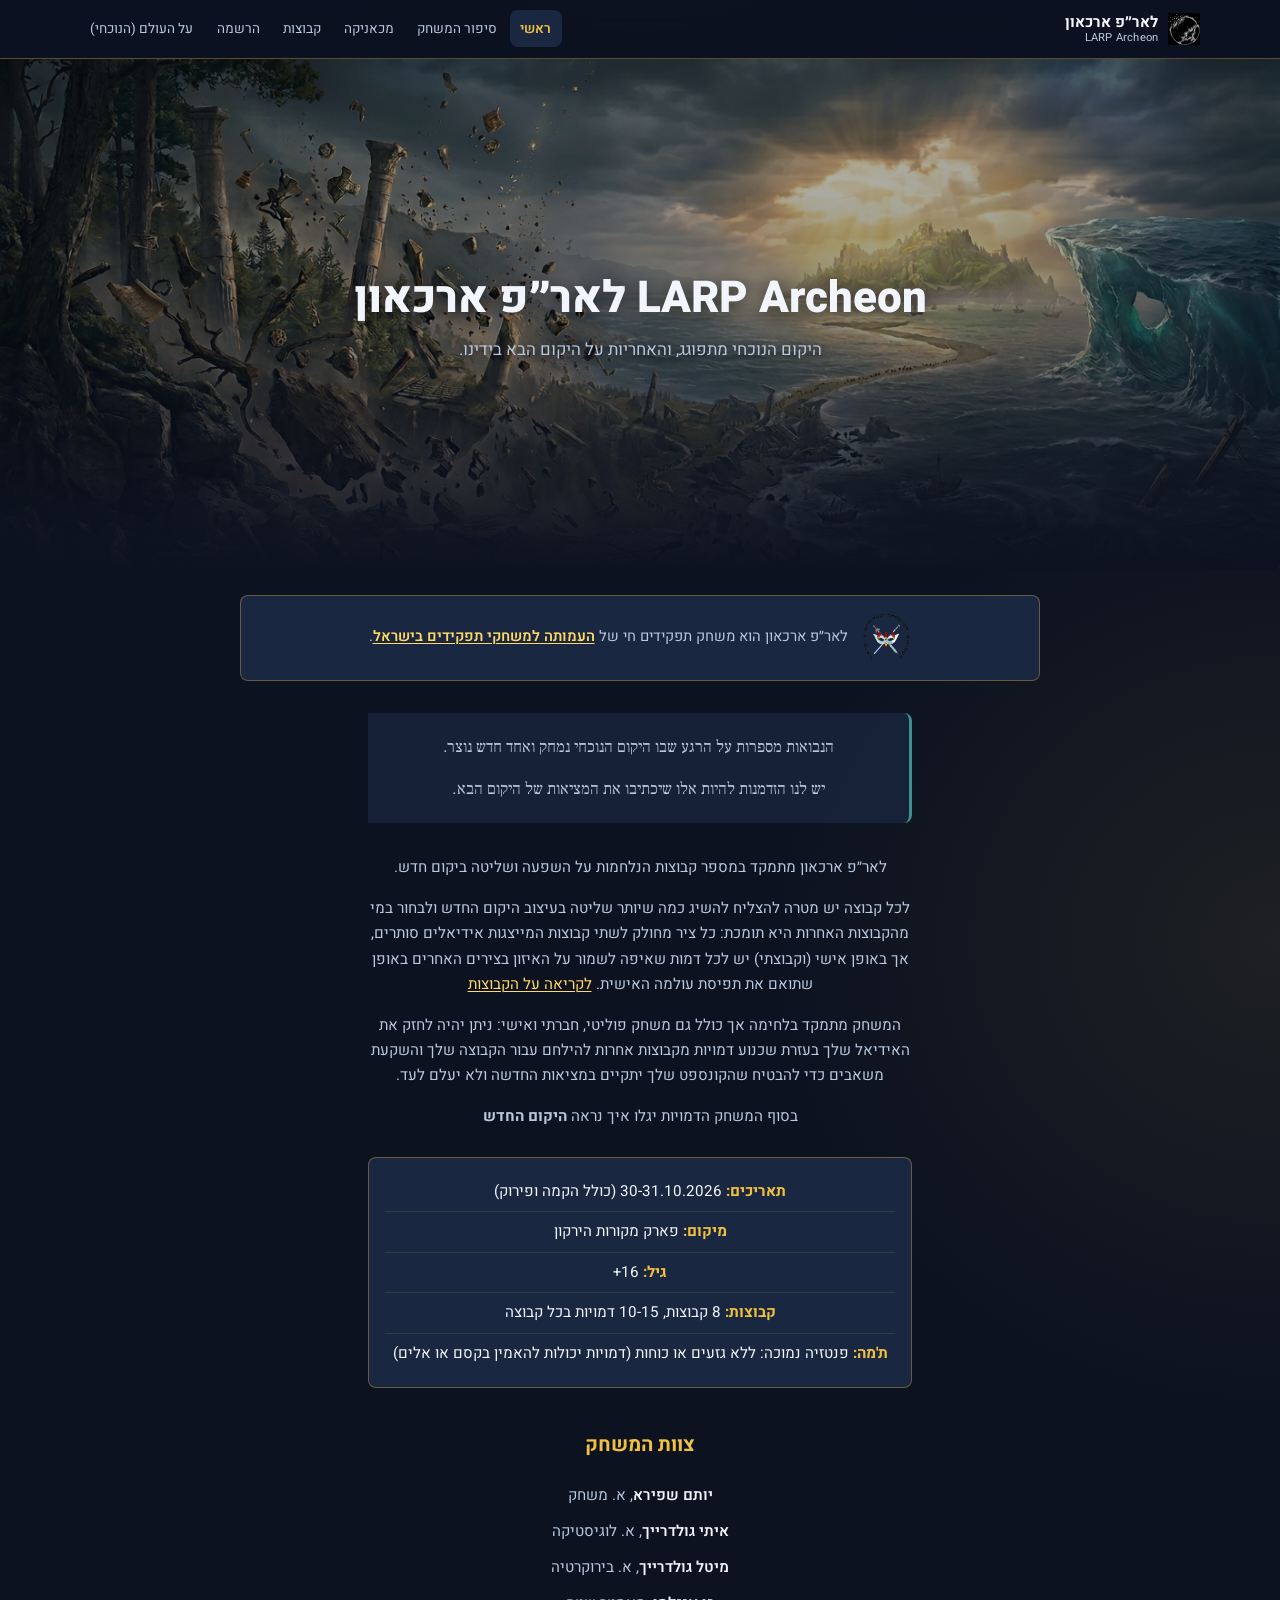
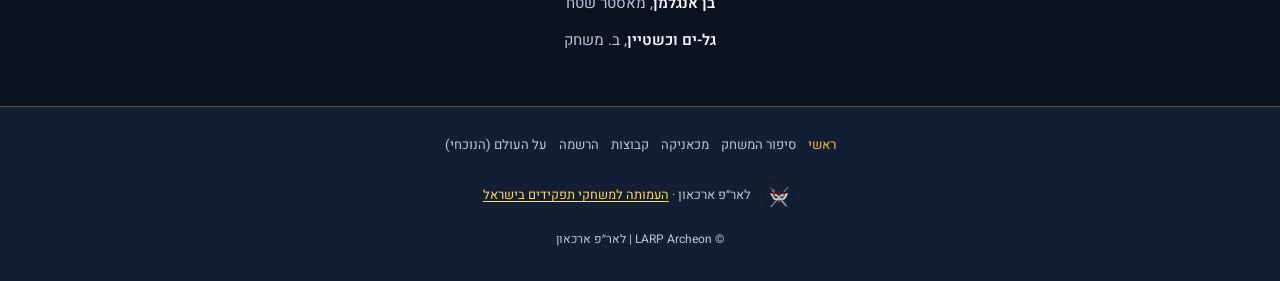
==== index.html @ f3e2c8be "Add files via upload" ====
<!DOCTYPE html>
<html lang="he" dir="rtl">
  <head>
    <meta charset="utf-8" />
    <meta name="viewport" content="width=device-width, initial-scale=1" />
    <meta
      name="description"
      content="LARP Archeon | לאר״פ ארכאון, משחק תפקידים חי של העמותה למשחקי תפקידים בישראל. 30-31.10.2026, פארק מקורות הירקון."
    />
    <title>ראשי | LARP Archeon | לאר״פ ארכאון</title>
    <link rel="icon" href="media/favicon.png" type="image/png" />
    <link rel="preconnect" href="https://fonts.googleapis.com" />
    <link rel="preconnect" href="https://fonts.gstatic.com" crossorigin />
    <link
      href="https://fonts.googleapis.com/css2?family=Frank+Ruhl+Libre:wght@400;500&family=Heebo:wght@400;600;700;800&display=swap"
      rel="stylesheet"
    />
    <link rel="stylesheet" href="styles.css" />
  </head>
  <body>
    <header class="site-header">
      <div class="header-inner">
        <a class="brand" href="index.html">
          <img src="media/favicon.png" alt="" width="32" height="32" />
          <span class="brand-text">
            לאר״פ ארכאון
            <span class="brand-sub">LARP Archeon</span>
          </span>
        </a>
        <button
          class="menu-toggle"
          type="button"
          aria-expanded="false"
          aria-controls="site-nav"
          aria-label="תפריט"
        >
          <svg viewBox="0 0 24 24" fill="none" stroke="currentColor" stroke-width="2" aria-hidden="true">
            <path d="M4 7h16M4 12h16M4 17h16" />
          </svg>
        </button>
        <nav class="site-nav" id="site-nav" aria-label="ניווט ראשי">
          <ul class="nav-list">
            <li><a class="is-active" href="index.html">ראשי</a></li>
            <li><a href="story.html">סיפור המשחק</a></li>
            <li><a href="mechanics.html">מכאניקה</a></li>
            <li><a href="groups.html">קבוצות</a></li>
            <li><a href="registration.html">הרשמה</a></li>
            <li><a href="world.html">על העולם (הנוכחי)</a></li>
          </ul>
        </nav>
      </div>
    </header>

    <main class="main-home">
      <section class="hero">
        <img class="hero-bg" src="media/hero.png" alt="" width="1920" height="1080" fetchpriority="high" />
        <div class="hero-overlay" aria-hidden="true"></div>
        <div class="hero-content">
          <h1 class="hero-title">LARP Archeon לאר״פ ארכאון</h1>
          <p class="hero-tagline">היקום הנוכחי מתפוגג, והאחריות על היקום הבא בידינו.</p>
        </div>
      </section>

      <div class="org-strip">
        <div class="org-strip-inner">
          <img src="media/logo-amuta.png" alt="לוגו העמותה למשחקי תפקידים בישראל" width="56" height="56" />
          <p>
            לאר״פ ארכאון הוא משחק תפקידים חי של
            <a href="https://roleplay.org.il/" target="_blank" rel="noopener noreferrer">העמותה למשחקי תפקידים בישראל</a>.
          </p>
        </div>
      </div>

      <blockquote class="quote-block quote-block-home">
        <p>הנבואות מספרות על הרגע שבו היקום הנוכחי נמחק ואחד חדש נוצר.</p>
        <p>
          יש לנו הזדמנות להיות אלו שיכתיבו את המציאות של היקום הבא.
        </p>
      </blockquote>

      <div class="larp-info">
        <p>לאר״פ ארכאון מתמקד במספר קבוצות הנלחמות על השפעה ושליטה ביקום חדש.</p>
        <p>
          לכל קבוצה יש מטרה להצליח להשיג כמה שיותר שליטה בעיצוב היקום החדש ולבחור במי מהקבוצות
          האחרות היא תומכת: כל ציר מחולק לשתי קבוצות המייצגות אידיאלים סותרים, אך באופן אישי
          (וקבוצתי) יש לכל דמות שאיפה לשמור על האיזון בצירים האחרים באופן שתואם את תפיסת עולמה
          האישית.
          <a href="groups.html">לקריאה על הקבוצות</a>
        </p>
        <p>
          המשחק מתמקד בלחימה אך כולל גם משחק פוליטי, חברתי ואישי: ניתן יהיה לחזק את האידיאל שלך
          בעזרת שכנוע דמויות מקבוצות אחרות להילחם עבור הקבוצה שלך והשקעת משאבים כדי להבטיח
          שהקונספט שלך יתקיים במציאות החדשה ולא יעלם לעד.
        </p>
        <p>בסוף המשחק הדמויות יגלו איך נראה <strong>היקום החדש</strong></p>
      </div>

      <ul class="event-facts">
        <li><span class="event-facts-label">תאריכים</span> 30-31.10.2026 (כולל הקמה ופירוק)</li>
        <li><span class="event-facts-label">מיקום</span> פארק מקורות הירקון</li>
        <li><span class="event-facts-label">גיל</span> 16+</li>
        <li><span class="event-facts-label">קבוצות</span> 8 קבוצות, 10-15 דמויות בכל קבוצה</li>
        <li>
          <span class="event-facts-label">ת&apos;מה</span> פנטזיה נמוכה: ללא גזעים או כוחות (דמויות
          יכולות להאמין בקסם או אלים)
        </li>
      </ul>

      <h2 class="section-heading">צוות המשחק</h2>
      <ul class="team-list">
        <li><strong>יותם שפירא</strong>, א. משחק</li>
        <li><strong>איתי גולדרייך</strong>, א. לוגיסטיקה</li>
        <li><strong>מיטל גולדרייך</strong>, א. בירוקרטיה</li>
        <li><strong>בן אנגלמן</strong>, מאסטר שטח</li>
        <li><strong>גל-ים וכשטיין</strong>, ב. משחק</li>
      </ul>
    </main>

    <footer class="site-footer">
      <div class="footer-inner">
        <ul class="footer-nav">
          <li><a class="is-active" href="index.html">ראשי</a></li>
          <li><a href="story.html">סיפור המשחק</a></li>
          <li><a href="mechanics.html">מכאניקה</a></li>
          <li><a href="groups.html">קבוצות</a></li>
          <li><a href="registration.html">הרשמה</a></li>
          <li><a href="world.html">על העולם (הנוכחי)</a></li>
        </ul>
        <div class="footer-org">
          <img src="media/logo-amuta.png" alt="" width="36" height="36" />
          <span>
            לאר״פ ארכאון ·
            <a href="https://roleplay.org.il/" target="_blank" rel="noopener noreferrer">העמותה למשחקי תפקידים בישראל</a>
          </span>
        </div>
        <p class="footer-copy">© LARP Archeon | לאר״פ ארכאון</p>
      </div>
    </footer>
    <script src="nav.js"></script>
  </body>
</html>
---- styles.css ----
:root {
  --bg-deep: #0c1220;
  --bg-mid: #141e32;
  --bg-card: #1a2740;
  --bg-card-hover: #223352;
  --text: #f2f6fc;
  --text-muted: #b8c8de;
  --gold: #f0c040;
  --gold-soft: #ffd966;
  --cyan: #5eead4;
  --magenta: #e879a8;
  --border: rgba(240, 192, 64, 0.35);
  --quote-border: rgba(94, 234, 212, 0.55);
  --header-h: 3.25rem;
  --max-w: 52rem;
  --radius: 0.5rem;
  --font: "Heebo", "Segoe UI", Arial, sans-serif;
  --font-quote: "Frank Ruhl Libre", "Times New Roman", serif;
}

*,
*::before,
*::after {
  box-sizing: border-box;
}

html {
  scroll-behavior: smooth;
}

body {
  margin: 0;
  font-family: var(--font);
  font-size: 1rem;
  line-height: 1.65;
  color: var(--text);
  background:
    radial-gradient(ellipse 120% 80% at 50% -20%, rgba(94, 234, 212, 0.12), transparent 55%),
    radial-gradient(ellipse 80% 50% at 100% 50%, rgba(240, 192, 64, 0.08), transparent 50%),
    var(--bg-deep);
  min-height: 100vh;
  display: flex;
  flex-direction: column;
}

img {
  max-width: 100%;
  height: auto;
  display: block;
}

a {
  color: var(--gold-soft);
  text-decoration-thickness: 1px;
  text-underline-offset: 0.15em;
}

a:hover {
  color: var(--gold);
}

.site-header {
  position: sticky;
  top: 0;
  z-index: 100;
  background: rgba(12, 18, 32, 0.94);
  backdrop-filter: blur(10px);
  border-bottom: 1px solid var(--border);
}

.header-inner {
  display: flex;
  align-items: center;
  justify-content: space-between;
  gap: 1rem;
  max-width: 72rem;
  margin: 0 auto;
  padding: 0.65rem 1rem;
  min-height: var(--header-h);
}

.brand {
  display: flex;
  align-items: center;
  gap: 0.6rem;
  color: var(--text);
  text-decoration: none;
  flex-shrink: 0;
}

.brand:hover {
  color: var(--text);
}

.brand img {
  width: 2rem;
  height: 2rem;
}

.brand-text {
  font-weight: 700;
  font-size: 0.95rem;
  line-height: 1.2;
}

.brand-sub {
  display: block;
  font-weight: 400;
  font-size: 0.7rem;
  color: var(--text-muted);
  letter-spacing: 0.02em;
}

.menu-toggle {
  display: flex;
  align-items: center;
  justify-content: center;
  width: 2.75rem;
  height: 2.75rem;
  padding: 0;
  border: 1px solid var(--border);
  border-radius: var(--radius);
  background: var(--bg-card);
  color: var(--text);
  cursor: pointer;
}

.menu-toggle svg {
  width: 1.35rem;
  height: 1.35rem;
}

.site-nav {
  display: none;
  position: absolute;
  inset-inline: 0;
  top: 100%;
  background: rgba(12, 18, 32, 0.98);
  border-bottom: 1px solid var(--border);
  padding: 0.5rem 1rem 1rem;
}

.site-nav.is-open {
  display: block;
}

.nav-list {
  list-style: none;
  margin: 0;
  padding: 0;
  display: flex;
  flex-direction: column;
  gap: 0.15rem;
}

.nav-list a {
  display: block;
  padding: 0.65rem 0.75rem;
  border-radius: var(--radius);
  color: var(--text-muted);
  text-decoration: none;
  font-size: 0.95rem;
}

.nav-list a:hover {
  background: var(--bg-card);
  color: var(--text);
}

.nav-list a.is-active {
  color: var(--gold);
  background: var(--bg-card);
  font-weight: 600;
}

@media (min-width: 768px) {
  .menu-toggle {
    display: none;
  }

  .site-nav {
    display: block;
    position: static;
    background: none;
    border: none;
    padding: 0;
  }

  .nav-list {
    flex-direction: row;
    flex-wrap: wrap;
    justify-content: flex-end;
    gap: 0.15rem;
  }

  .nav-list a {
    padding: 0.45rem 0.65rem;
    font-size: 0.85rem;
  }
}

main {
  max-width: var(--max-w);
  margin: 0 auto;
  padding: 1.5rem 1rem 3rem;
  width: 100%;
}

.page-title {
  margin: 0 0 1.25rem;
  font-size: clamp(1.5rem, 4vw, 2rem);
  font-weight: 700;
  color: var(--text);
  line-height: 1.25;
}

.lead {
  font-size: 1.05rem;
  color: var(--text-muted);
  margin: 0 0 1.5rem;
}

.prose p {
  margin: 0 0 1rem;
}

.prose h2 {
  margin: 2rem 0 0.75rem;
  font-size: 1.25rem;
  color: var(--gold);
}

.prose h3 {
  margin: 1.5rem 0 0.5rem;
  font-size: 1.05rem;
}

.hero {
  margin: -1.5rem -1rem 1.5rem;
  position: relative;
  min-height: 20rem;
  display: flex;
  align-items: center;
  justify-content: center;
  overflow: hidden;
}

.hero-bg {
  position: absolute;
  inset: 0;
  width: 100%;
  height: 100%;
  object-fit: cover;
  object-position: center 28%;
}

.hero-overlay {
  position: absolute;
  inset: 0;
  background:
    linear-gradient(to bottom, rgba(12, 18, 32, 0.25) 0%, rgba(12, 18, 32, 0.45) 55%, var(--bg-deep) 100%),
    radial-gradient(ellipse 90% 70% at 50% 40%, transparent 30%, rgba(12, 18, 32, 0.35) 100%);
}

.hero-content {
  position: relative;
  padding: 2.5rem 1.25rem 2rem;
  width: 100%;
  text-align: center;
}

.hero-title {
  margin: 0 0 0.65rem;
  font-size: clamp(1.65rem, 5.5vw, 2.75rem);
  font-weight: 800;
  line-height: 1.2;
  text-shadow: 0 2px 20px rgba(0, 0, 0, 0.75);
  color: var(--text);
}

.hero-tagline {
  margin: 0 auto;
  font-size: 1.05rem;
  color: var(--text-muted);
  max-width: 26rem;
  text-shadow: 0 1px 10px rgba(0, 0, 0, 0.8);
}

@media (min-width: 768px) {
  .hero {
    margin-inline: calc(-1 * ((100vw - var(--max-w)) / 2 + 1rem));
    min-height: 28rem;
    border-radius: 0 0 var(--radius) var(--radius);
  }

  .hero-bg {
    object-position: center 22%;
  }
}

@media (min-width: 1024px) {
  .hero {
    min-height: 32rem;
  }
}

.org-strip {
  padding: 1rem;
  margin-bottom: 1.5rem;
  background: var(--bg-card);
  border: 1px solid var(--border);
  border-radius: var(--radius);
}

.org-strip-inner {
  display: flex;
  align-items: center;
  justify-content: center;
  gap: 0.75rem;
  max-width: 34rem;
  margin-inline: auto;
  font-size: 0.92rem;
  color: var(--text-muted);
}

.org-strip-inner img {
  width: 3.25rem;
  height: 3.25rem;
  flex-shrink: 0;
}

.org-strip-inner p {
  margin: 0;
  text-align: start;
}

.org-strip a {
  font-weight: 600;
}

.main-home .event-facts,
.main-home .quote-block-home,
.main-home .larp-info,
.main-home .section-heading,
.main-home .team-list {
  max-width: 34rem;
  margin-inline: auto;
}

.larp-info {
  margin-bottom: 1.75rem;
  text-align: center;
  font-size: 0.95rem;
  line-height: 1.65;
  color: var(--text-muted);
}

.larp-info p {
  margin: 0 0 1rem;
}

.larp-info p:last-child {
  margin-bottom: 0;
}

.event-facts {
  list-style: none;
  margin: 0 0 1.75rem;
  padding: 0.85rem 1rem;
  background: var(--bg-card);
  border: 1px solid var(--border);
  border-radius: var(--radius);
}

.event-facts li {
  padding: 0.5rem 0;
  text-align: center;
  line-height: 1.55;
  font-size: 0.95rem;
  color: var(--text);
}

.event-facts li + li {
  border-top: 1px solid rgba(240, 192, 64, 0.12);
}

.event-facts-label {
  color: var(--gold);
  font-weight: 700;
}

.event-facts-label::after {
  content: ":";
}

.quote-block-home {
  margin-top: 0;
  margin-bottom: 1.75rem;
  text-align: center;
}

.main-home .section-heading {
  text-align: center;
}

.main-home .team-list {
  text-align: center;
}

.facts-plain {
  margin: 0 0 1.75rem;
  padding: 0;
}

.facts-plain dt {
  margin: 0 0 0.15rem;
  font-size: 0.82rem;
  font-weight: 700;
  color: var(--gold);
  letter-spacing: 0.02em;
}

.facts-plain dd {
  margin: 0 0 0.85rem;
  padding: 0;
  font-size: 0.95rem;
  color: var(--text);
}

.facts-plain dd:last-child {
  margin-bottom: 0;
}

@media (min-width: 640px) {
  .facts-plain {
    display: grid;
    grid-template-columns: auto 1fr;
    column-gap: 1.25rem;
    row-gap: 0.65rem;
    align-items: baseline;
  }

  .facts-plain dt {
    margin: 0;
    text-align: end;
  }

  .facts-plain dd {
    margin: 0;
  }
}

.quote-block {
  margin: 2rem 0;
  padding: 1.25rem 1.35rem;
  border-inline-start: 3px solid var(--quote-border);
  background: rgba(26, 39, 64, 0.75);
  border-radius: 0 var(--radius) var(--radius) 0;
  font-family: var(--font-quote);
  font-size: 1.02rem;
  line-height: 1.75;
  color: var(--text-muted);
}

.quote-block p {
  margin: 0 0 0.85rem;
}

.quote-block p:last-child {
  margin-bottom: 0;
}

.placeholder-box {
  padding: 2rem 1.5rem;
  text-align: center;
  background: var(--bg-card);
  border: 1px dashed var(--border);
  border-radius: var(--radius);
  color: var(--text-muted);
  font-size: 1.05rem;
  line-height: 1.7;
}

.placeholder-box a {
  font-weight: 600;
}

.axes-banner {
  margin: -1.5rem -1rem 1.75rem;
  position: relative;
  height: 10rem;
  overflow: hidden;
  border-radius: var(--radius);
}

.axes-banner img {
  width: 100%;
  height: 100%;
  object-fit: cover;
  object-position: center;
}

.axes-banner-overlay {
  position: absolute;
  inset: 0;
  background: linear-gradient(to top, var(--bg-deep) 0%, rgba(12, 18, 32, 0.4) 100%);
}

@media (min-width: 768px) {
  .axes-banner {
    margin-inline: calc(-1 * ((100vw - var(--max-w)) / 2 + 1rem));
    height: 14rem;
    border-radius: var(--radius);
  }
}

.axes-intro {
  margin-bottom: 2rem;
}

.axis-section {
  margin-bottom: 2.5rem;
}

.axis-title {
  margin: 0 0 0.35rem;
  font-size: 1.35rem;
  color: var(--gold);
}

.axis-desc {
  margin: 0 0 1.25rem;
  color: var(--text-muted);
  font-size: 0.95rem;
}

.group-grid {
  display: grid;
  gap: 1rem;
}

@media (min-width: 640px) {
  .group-grid {
    grid-template-columns: repeat(2, 1fr);
  }
}

.group-card {
  padding: 1.15rem;
  background: linear-gradient(160deg, var(--bg-card) 0%, var(--bg-mid) 100%);
  border: 1px solid var(--border);
  border-radius: var(--radius);
}

.group-card-header {
  display: flex;
  align-items: center;
  gap: 0.85rem;
  margin-bottom: 0.85rem;
}

.group-card-header img {
  width: 3.5rem;
  height: 3.5rem;
  border-radius: 50%;
  flex-shrink: 0;
}

.group-card-header h3 {
  margin: 0;
  font-size: 1.15rem;
  color: var(--text);
}

.group-card .ideal,
.group-card .extreme {
  font-size: 0.9rem;
  margin: 0 0 0.65rem;
}

.group-card .ideal strong,
.group-card .extreme strong {
  color: var(--cyan);
  font-weight: 600;
}

.group-card .extreme strong {
  color: var(--magenta);
}

.group-contact {
  margin: 0.85rem 0 0;
  padding-top: 0.85rem;
  border-top: 1px solid rgba(240, 192, 64, 0.2);
  font-size: 0.85rem;
  color: var(--text-muted);
}

.group-contact strong {
  color: var(--gold);
  font-weight: 600;
}

.team-list {
  list-style: none;
  padding: 0;
  margin: 1rem 0 0;
}

.team-list li {
  padding: 0.35rem 0;
  font-size: 0.95rem;
  color: var(--text-muted);
}

.team-list li strong {
  color: var(--text);
  font-weight: 600;
}

.site-footer {
  border-top: 1px solid var(--border);
  background: var(--bg-mid);
  margin-top: auto;
}

.footer-inner {
  max-width: 72rem;
  margin: 0 auto;
  padding: 1.5rem 1rem 2rem;
}

.footer-nav {
  list-style: none;
  margin: 0 0 1.25rem;
  padding: 0;
  display: flex;
  flex-wrap: wrap;
  gap: 0.35rem 0.75rem;
  justify-content: center;
}

.footer-nav a {
  font-size: 0.82rem;
  color: var(--text-muted);
  text-decoration: none;
}

.footer-nav a:hover,
.footer-nav a.is-active {
  color: var(--gold);
}

.footer-org {
  display: flex;
  align-items: center;
  justify-content: center;
  gap: 0.65rem;
  margin-bottom: 1rem;
  font-size: 0.8rem;
  color: var(--text-muted);
  text-align: center;
}

.footer-org img {
  width: 2.25rem;
  height: 2.25rem;
  border-radius: 50%;
}

.footer-copy {
  margin: 0;
  text-align: center;
  font-size: 0.75rem;
  color: var(--text-muted);
}

.section-heading {
  margin: 2.5rem 0 1rem;
  font-size: 1.25rem;
  font-weight: 700;
  color: var(--gold);
}
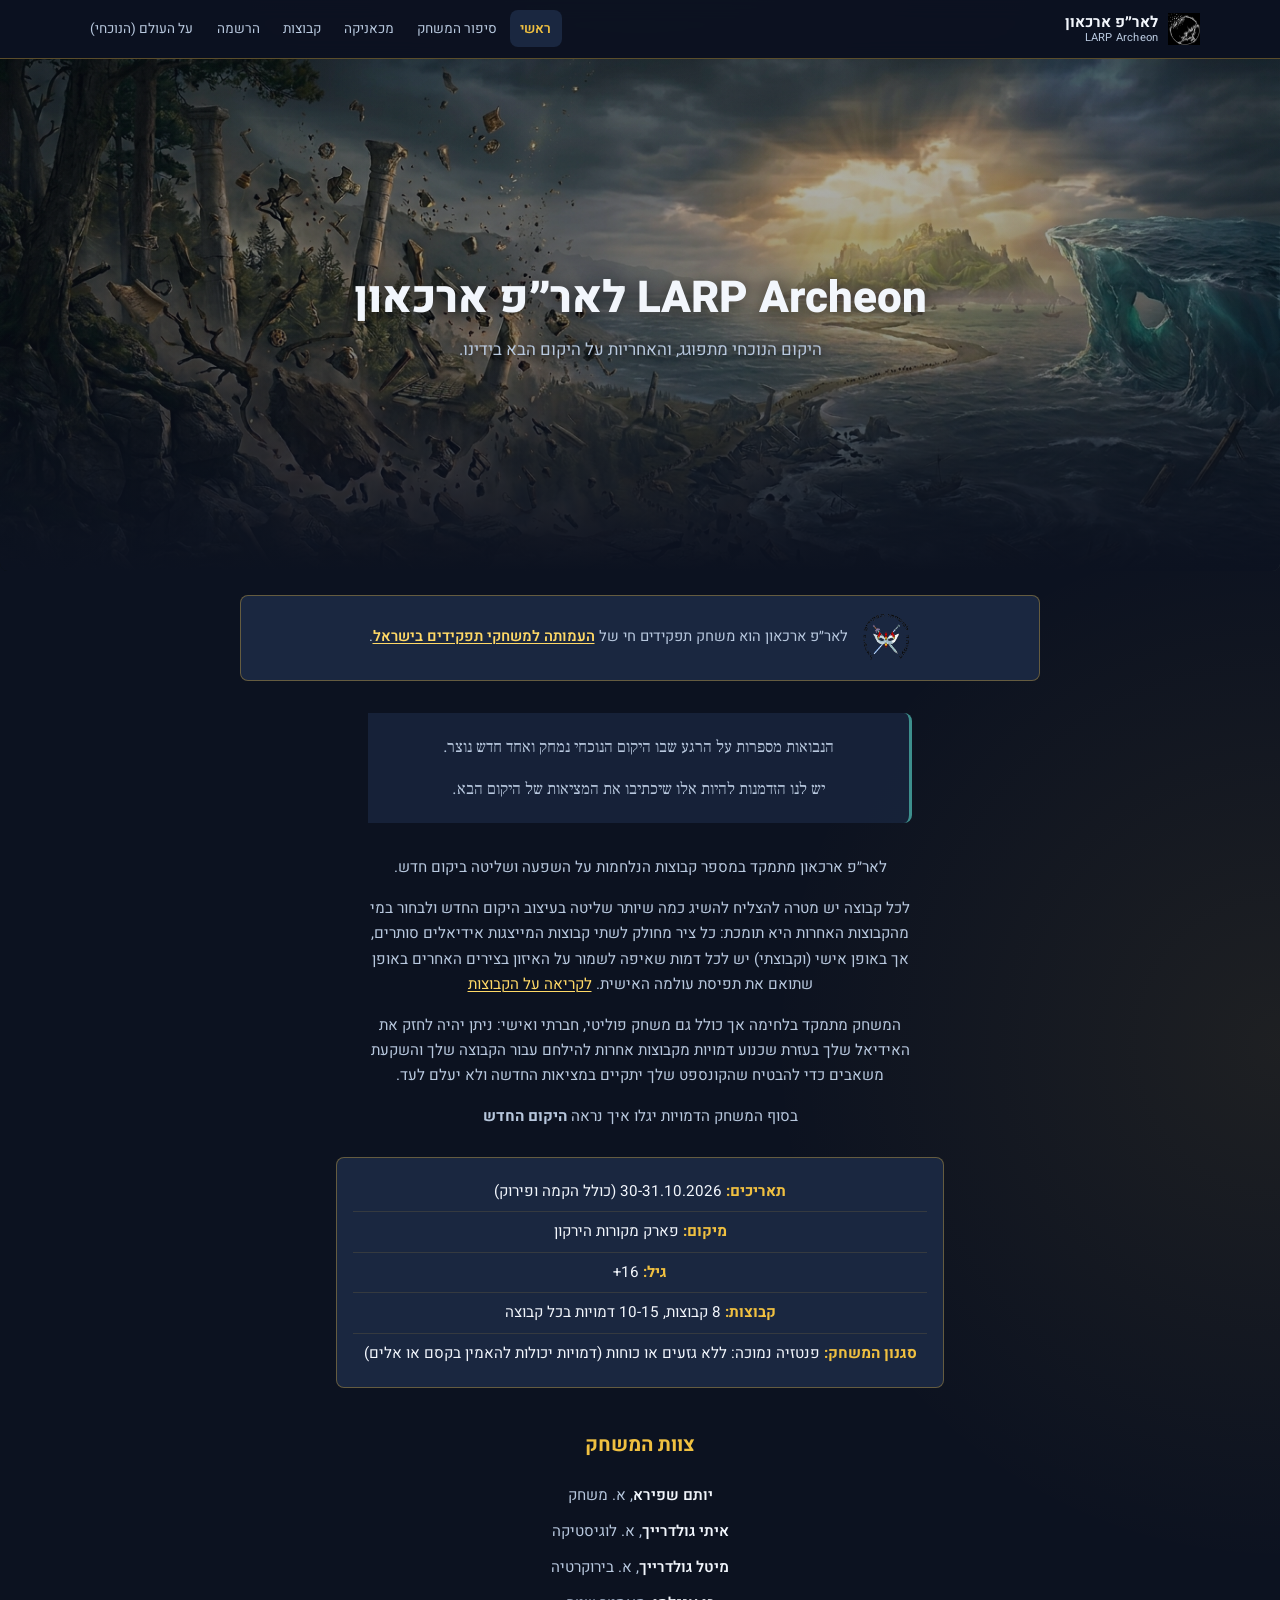
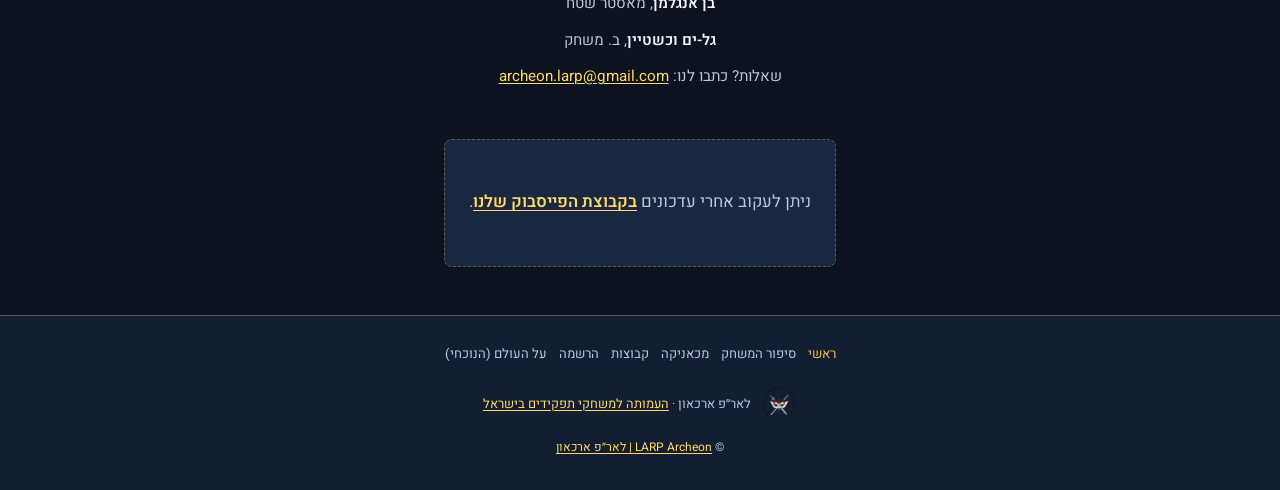
==== commit 172f32c5: "Add files via upload" ====
--- a/index.html
+++ b/index.html
@@ -101,7 +101,7 @@
         <li><span class="event-facts-label">גיל</span> 16+</li>
         <li><span class="event-facts-label">קבוצות</span> 8 קבוצות, 10-15 דמויות בכל קבוצה</li>
         <li>
-          <span class="event-facts-label">ת&apos;מה</span> פנטזיה נמוכה: ללא גזעים או כוחות (דמויות
+          <span class="event-facts-label">סגנון המשחק</span> פנטזיה נמוכה: ללא גזעים או כוחות (דמויות
           יכולות להאמין בקסם או אלים)
         </li>
       </ul>
@@ -113,7 +113,18 @@
         <li><strong>מיטל גולדרייך</strong>, א. בירוקרטיה</li>
         <li><strong>בן אנגלמן</strong>, מאסטר שטח</li>
         <li><strong>גל-ים וכשטיין</strong>, ב. משחק</li>
+        <li>
+          שאלות? כתבו לנו:
+          <a href="mailto:archeon.larp@gmail.com">archeon.larp@gmail.com</a>
+        </li>
       </ul>
+
+      <div class="placeholder-box">
+        <p>
+          ניתן לעקוב אחרי עדכונים
+          <a href="https://facebook.com/groups/archeonlarp" target="_blank" rel="noopener noreferrer">בקבוצת הפייסבוק שלנו</a>.
+        </p>
+      </div>
     </main>
 
     <footer class="site-footer">
@@ -133,7 +144,7 @@
             <a href="https://roleplay.org.il/" target="_blank" rel="noopener noreferrer">העמותה למשחקי תפקידים בישראל</a>
           </span>
         </div>
-        <p class="footer-copy">© LARP Archeon | לאר״פ ארכאון</p>
+        <p class="footer-copy">© <a href="mailto:archeon.larp@gmail.com">LARP Archeon | לאר״פ ארכאון</a></p>
       </div>
     </footer>
     <script src="nav.js"></script>
--- a/styles.css
+++ b/styles.css
@@ -347,6 +347,10 @@
   margin-inline: auto;
 }
 
+.main-home .event-facts {
+  max-width: 38rem;
+}
+
 .larp-info {
   margin-bottom: 1.75rem;
   text-align: center;
@@ -405,6 +409,13 @@
 
 .main-home .team-list {
   text-align: center;
+}
+
+.main-home .placeholder-box {
+  width: fit-content;
+  max-width: 100%;
+  margin-inline: auto;
+  margin-top: 2.75rem;
 }
 
 .facts-plain {
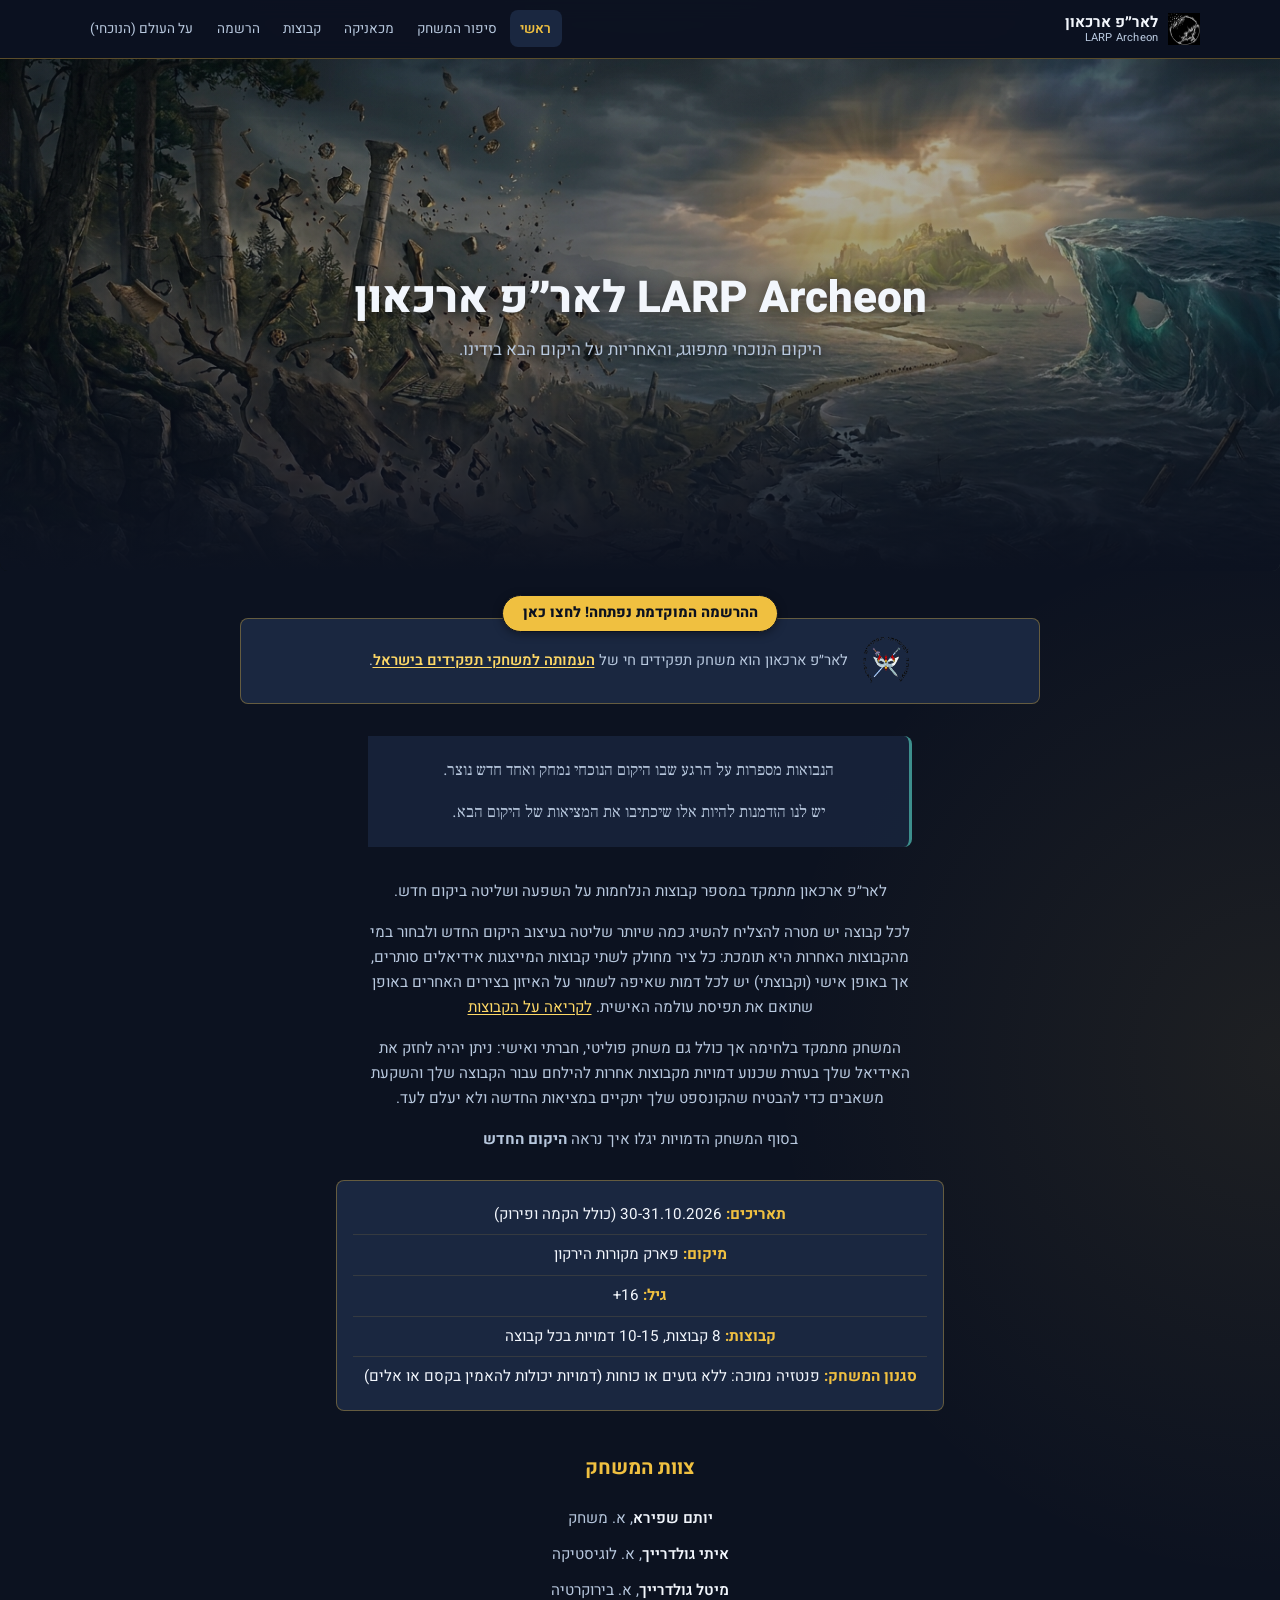
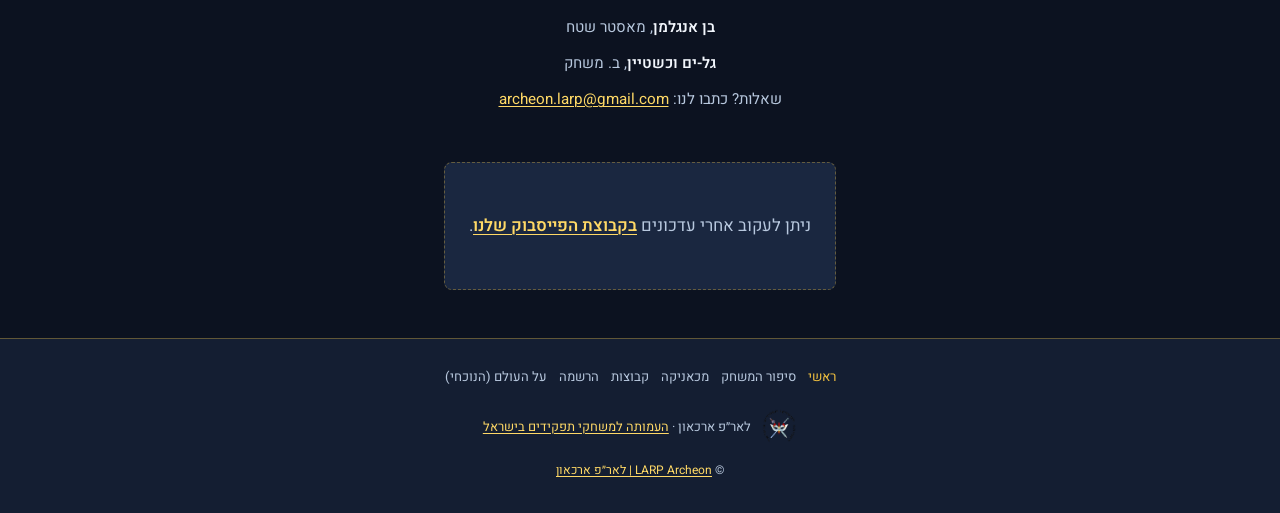
==== commit 5de42cf0: "Add files via upload V2" ====
--- a/index.html
+++ b/index.html
@@ -60,6 +60,12 @@
           <p class="hero-tagline">היקום הנוכחי מתפוגג, והאחריות על היקום הבא בידינו.</p>
         </div>
       </section>
+
+      <div style="text-align: center; margin-bottom: -0.85rem; position: relative; z-index: 10;">
+        <a href="registration.html" style="display: inline-block; background: var(--gold); color: var(--bg-deep); padding: 0.35rem 1.2rem; border-radius: 20px; font-weight: 800; text-decoration: none; font-size: 0.9rem; box-shadow: 0 2px 10px rgba(0,0,0,0.4); border: 1px solid var(--bg-deep);">
+          ההרשמה המוקדמת נפתחה! לחצו כאן
+        </a>
+      </div>
 
       <div class="org-strip">
         <div class="org-strip-inner">
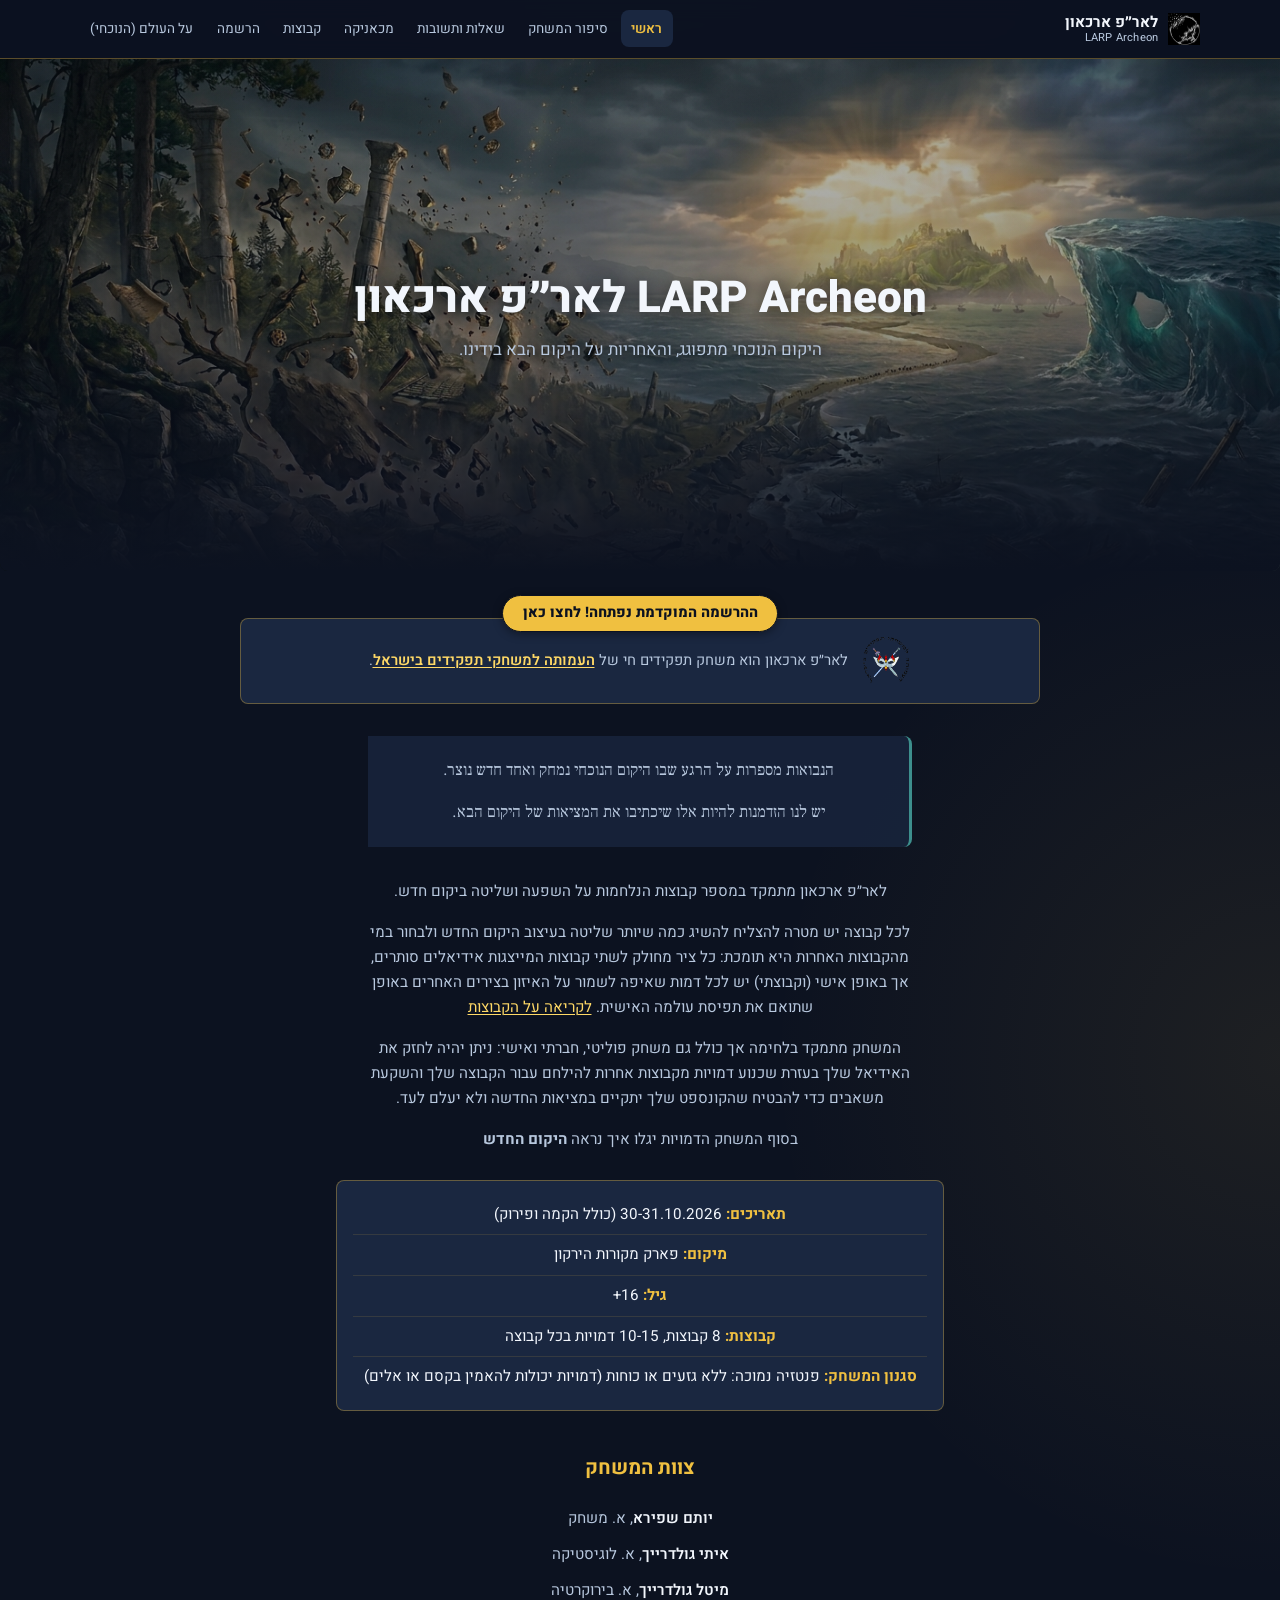
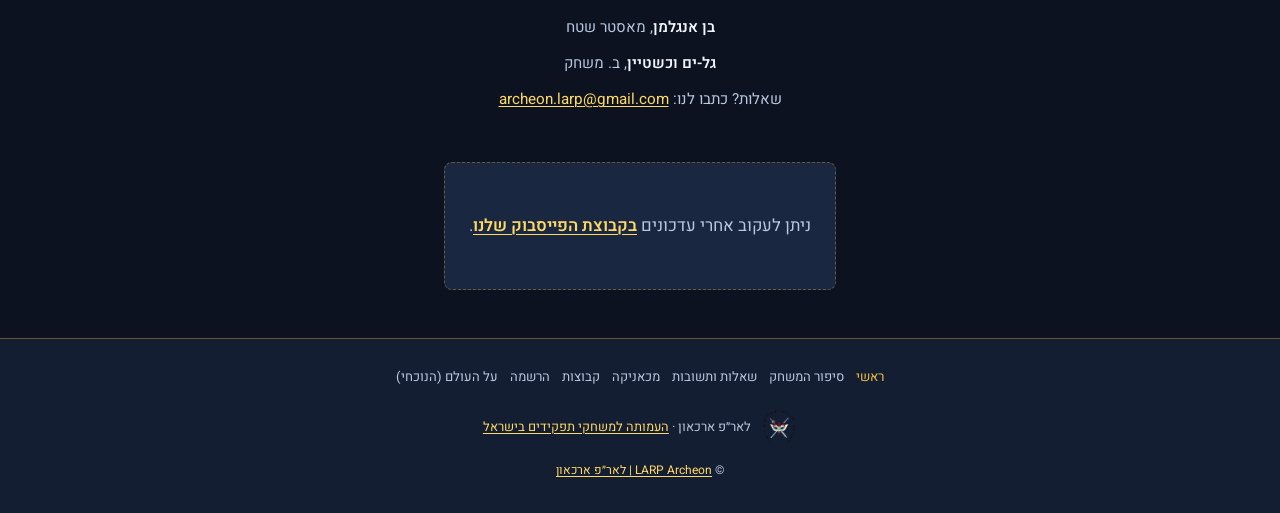
==== commit 9cd91c65: "V3 Adding FAQs page" ====
--- a/index.html
+++ b/index.html
@@ -42,6 +42,7 @@
           <ul class="nav-list">
             <li><a class="is-active" href="index.html">ראשי</a></li>
             <li><a href="story.html">סיפור המשחק</a></li>
+            <li><a href="faq.html">שאלות ותשובות</a></li>
             <li><a href="mechanics.html">מכאניקה</a></li>
             <li><a href="groups.html">קבוצות</a></li>
             <li><a href="registration.html">הרשמה</a></li>
@@ -138,6 +139,7 @@
         <ul class="footer-nav">
           <li><a class="is-active" href="index.html">ראשי</a></li>
           <li><a href="story.html">סיפור המשחק</a></li>
+          <li><a href="faq.html">שאלות ותשובות</a></li>
           <li><a href="mechanics.html">מכאניקה</a></li>
           <li><a href="groups.html">קבוצות</a></li>
           <li><a href="registration.html">הרשמה</a></li>
--- a/styles.css
+++ b/styles.css
@@ -692,3 +692,36 @@
   font-weight: 700;
   color: var(--gold);
 }
+
+details {
+  background: var(--bg-card);
+  border: 1px solid var(--border);
+  border-radius: var(--radius);
+  margin-bottom: 1rem;
+  padding: 0.5rem 1rem;
+  transition: background 0.3s;
+}
+details[open] {
+  background: var(--bg-card-hover);
+}
+summary {
+  font-weight: 700;
+  cursor: pointer;
+  padding: 0.5rem 0;
+  color: var(--gold-soft);
+  outline: none;
+  list-style: none;
+}
+summary::-webkit-details-marker {
+  display: none;
+}
+summary::before {
+  content: "◈ ";
+  color: var(--gold);
+}
+.faq-content {
+  padding: 1rem 0;
+  border-top: 1px solid rgba(240, 192, 64, 0.1);
+  line-height: 1.7;
+  color: var(--text-muted);
+}
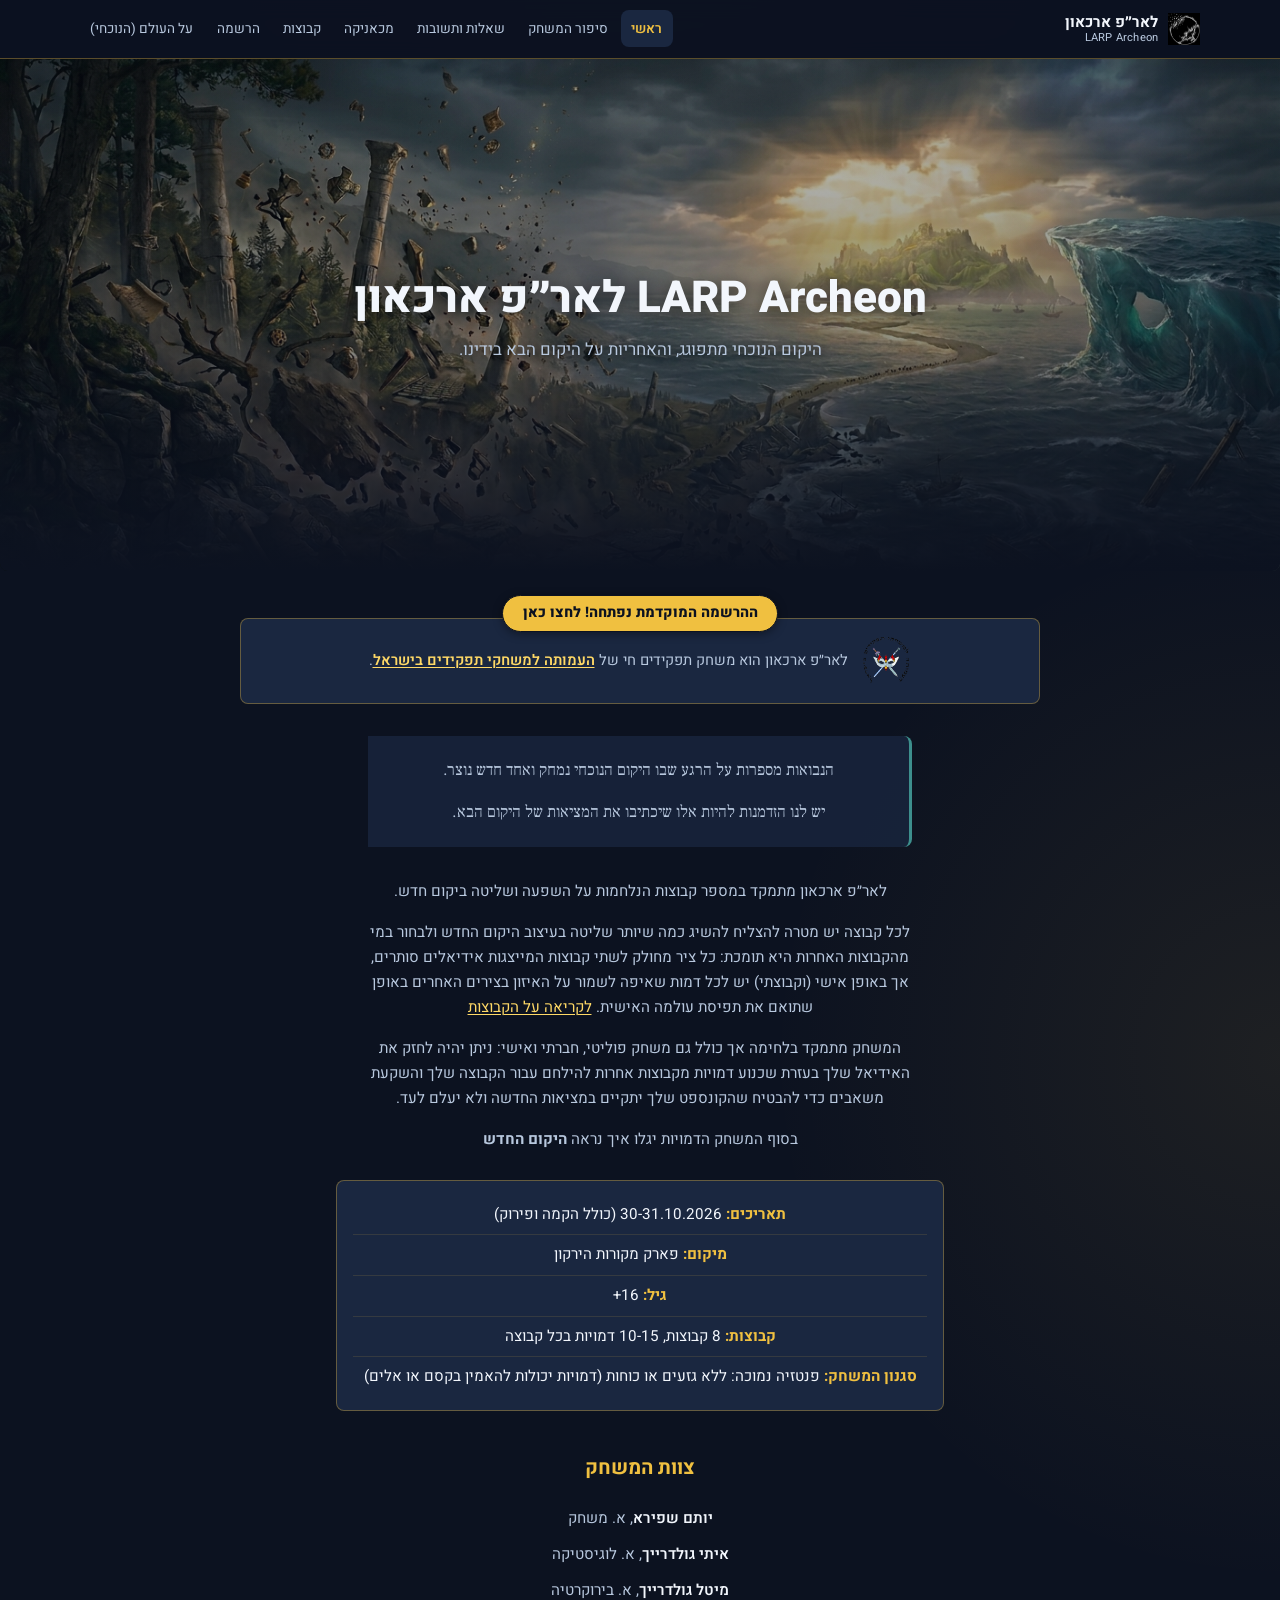
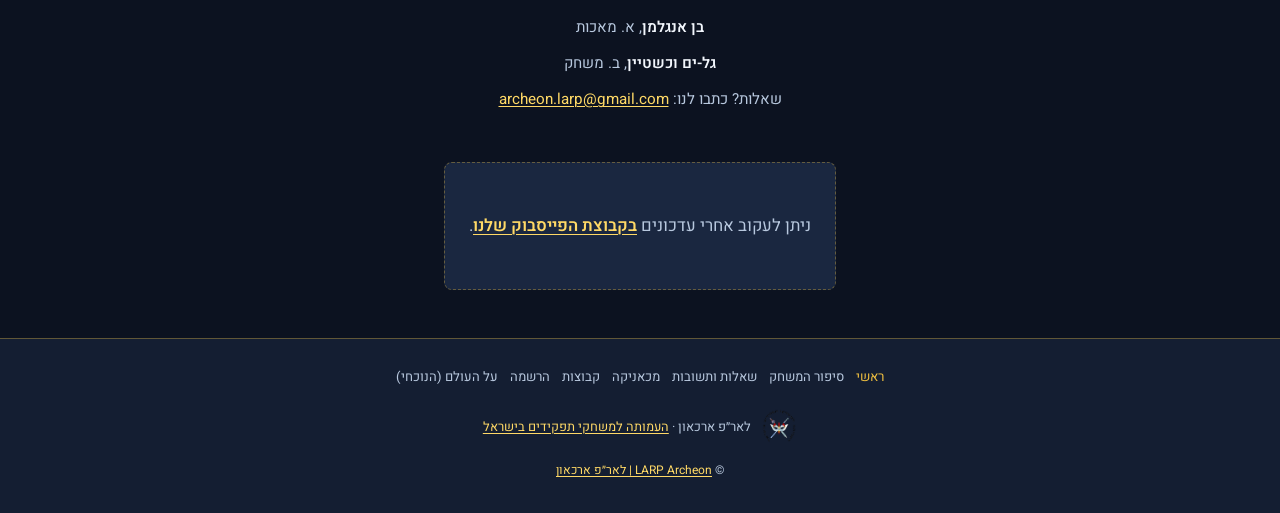
==== commit b7e559d9: "Add files via upload V3.1" ====
--- a/index.html
+++ b/index.html
@@ -118,7 +118,7 @@
         <li><strong>יותם שפירא</strong>, א. משחק</li>
         <li><strong>איתי גולדרייך</strong>, א. לוגיסטיקה</li>
         <li><strong>מיטל גולדרייך</strong>, א. בירוקרטיה</li>
-        <li><strong>בן אנגלמן</strong>, מאסטר שטח</li>
+        <li><strong>בן אנגלמן</strong>, א. מאכות</li>
         <li><strong>גל-ים וכשטיין</strong>, ב. משחק</li>
         <li>
           שאלות? כתבו לנו:
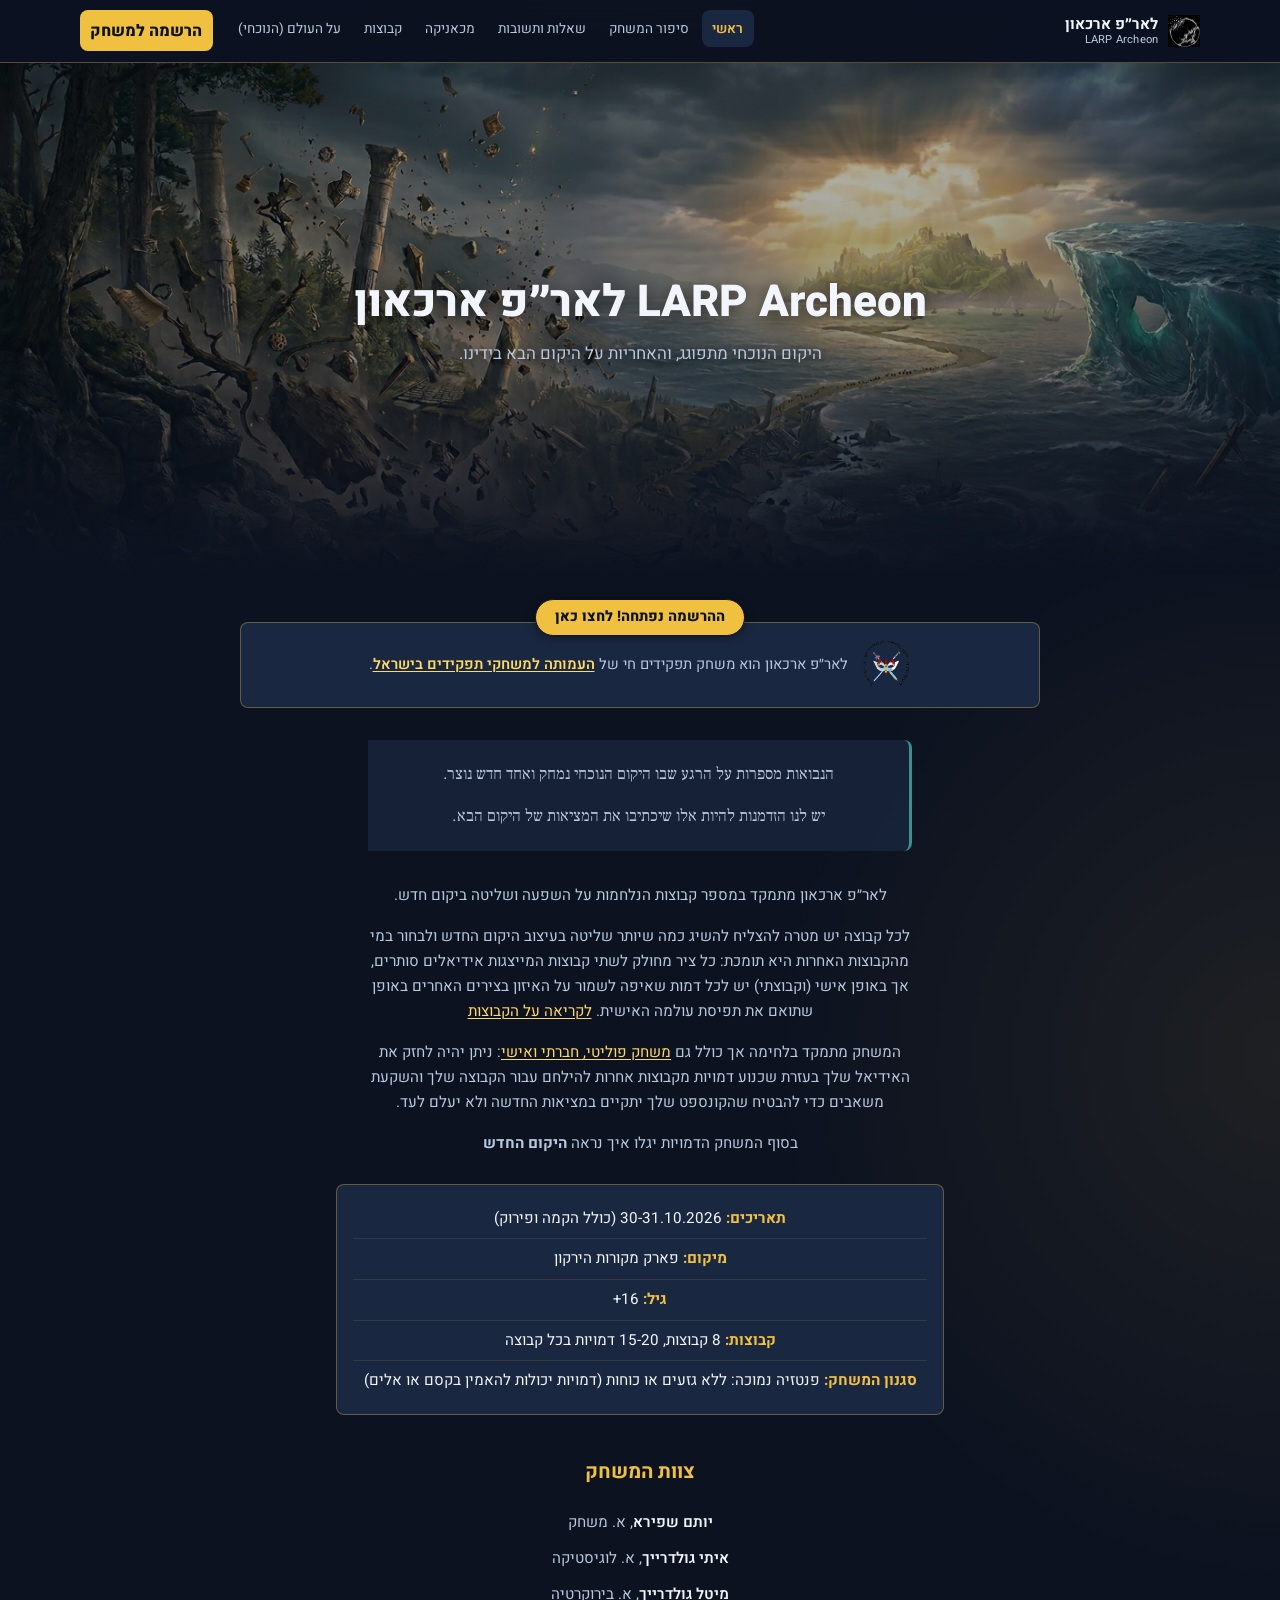
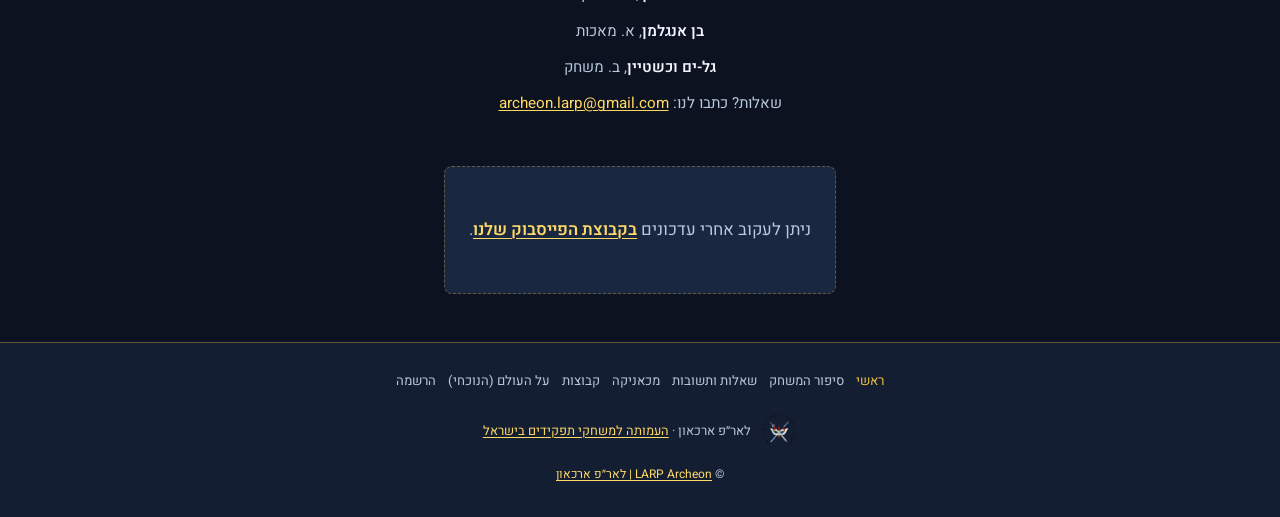
==== commit 4fc009d6: "v5 or something" ====
--- a/index.html
+++ b/index.html
@@ -20,13 +20,14 @@
   <body>
     <header class="site-header">
       <div class="header-inner">
-        <a class="brand" href="index.html">
+        <a class="brand" href="https://facebook.com/groups/archeonlarp" target="_blank" rel="noopener noreferrer">
           <img src="media/favicon.png" alt="" width="32" height="32" />
           <span class="brand-text">
             לאר״פ ארכאון
             <span class="brand-sub">LARP Archeon</span>
           </span>
         </a>
+        <a class="reg-btn-mobile" href="registration.html">הרשמה למשחק</a>
         <button
           class="menu-toggle"
           type="button"
@@ -45,8 +46,8 @@
             <li><a href="faq.html">שאלות ותשובות</a></li>
             <li><a href="mechanics.html">מכאניקה</a></li>
             <li><a href="groups.html">קבוצות</a></li>
-            <li><a href="registration.html">הרשמה</a></li>
             <li><a href="world.html">על העולם (הנוכחי)</a></li>
+                      <li><a class="nav-cta" href="registration.html">הרשמה למשחק</a></li>
           </ul>
         </nav>
       </div>
@@ -64,7 +65,7 @@
 
       <div style="text-align: center; margin-bottom: -0.85rem; position: relative; z-index: 10;">
         <a href="registration.html" style="display: inline-block; background: var(--gold); color: var(--bg-deep); padding: 0.35rem 1.2rem; border-radius: 20px; font-weight: 800; text-decoration: none; font-size: 0.9rem; box-shadow: 0 2px 10px rgba(0,0,0,0.4); border: 1px solid var(--bg-deep);">
-          ההרשמה המוקדמת נפתחה! לחצו כאן
+          ההרשמה נפתחה! לחצו כאן
         </a>
       </div>
 
@@ -95,7 +96,7 @@
           <a href="groups.html">לקריאה על הקבוצות</a>
         </p>
         <p>
-          המשחק מתמקד בלחימה אך כולל גם משחק פוליטי, חברתי ואישי: ניתן יהיה לחזק את האידיאל שלך
+          המשחק מתמקד בלחימה אך כולל גם <a href="story.html">משחק פוליטי, חברתי ואישי</a>: ניתן יהיה לחזק את האידיאל שלך
           בעזרת שכנוע דמויות מקבוצות אחרות להילחם עבור הקבוצה שלך והשקעת משאבים כדי להבטיח
           שהקונספט שלך יתקיים במציאות החדשה ולא יעלם לעד.
         </p>
@@ -106,12 +107,12 @@
         <li><span class="event-facts-label">תאריכים</span> 30-31.10.2026 (כולל הקמה ופירוק)</li>
         <li><span class="event-facts-label">מיקום</span> פארק מקורות הירקון</li>
         <li><span class="event-facts-label">גיל</span> 16+</li>
-        <li><span class="event-facts-label">קבוצות</span> 8 קבוצות, 10-15 דמויות בכל קבוצה</li>
+        <li><span class="event-facts-label">קבוצות</span> 8 קבוצות, 15-20 דמויות בכל קבוצה</li>
         <li>
           <span class="event-facts-label">סגנון המשחק</span> פנטזיה נמוכה: ללא גזעים או כוחות (דמויות
           יכולות להאמין בקסם או אלים)
         </li>
-      </ul>
+          </ul>
 
       <h2 class="section-heading">צוות המשחק</h2>
       <ul class="team-list">
@@ -124,7 +125,7 @@
           שאלות? כתבו לנו:
           <a href="mailto:archeon.larp@gmail.com">archeon.larp@gmail.com</a>
         </li>
-      </ul>
+          </ul>
 
       <div class="placeholder-box">
         <p>
@@ -142,8 +143,8 @@
           <li><a href="faq.html">שאלות ותשובות</a></li>
           <li><a href="mechanics.html">מכאניקה</a></li>
           <li><a href="groups.html">קבוצות</a></li>
-          <li><a href="registration.html">הרשמה</a></li>
           <li><a href="world.html">על העולם (הנוכחי)</a></li>
+                    <li><a href="registration.html">הרשמה</a></li>
         </ul>
         <div class="footer-org">
           <img src="media/logo-amuta.png" alt="" width="36" height="36" />
--- a/styles.css
+++ b/styles.css
@@ -173,6 +173,51 @@
   font-weight: 600;
 }
 
+.nav-list a.nav-cta {
+  background: var(--gold);
+  color: var(--bg-deep);
+  font-weight: 800;
+  font-size: 1rem;
+  margin-inline-start: 0.75rem;
+}
+
+.nav-list a.nav-cta:hover {
+  background: #ffe066;
+  color: var(--bg-deep);
+}
+
+/* always-visible registration button on mobile */
+.reg-btn-mobile {
+  display: inline-flex;
+  align-items: center;
+  padding: 0.4rem 0.85rem;
+  background: var(--gold);
+  color: var(--bg-deep);
+  font-weight: 800;
+  font-size: 0.82rem;
+  border-radius: var(--radius);
+  text-decoration: none;
+  white-space: nowrap;
+}
+
+.reg-btn-mobile:hover {
+  background: #ffe066;
+  color: var(--bg-deep);
+}
+
+/* hide nav-cta from dropdown on mobile (reg-btn-mobile covers it) */
+@media (max-width: 767px) {
+  .nav-list li:has(.nav-cta) {
+    display: none;
+  }
+}
+
+@media (min-width: 768px) {
+  .reg-btn-mobile {
+    display: none;
+  }
+}
+
 @media (min-width: 768px) {
   .menu-toggle {
     display: none;
@@ -599,6 +644,61 @@
   color: var(--magenta);
 }
 
+.world-list {
+  list-style: disc;
+  padding-inline-start: 1.5rem;
+  margin: 0.75rem 0;
+}
+
+.world-list > li {
+  padding: 0.25rem 0;
+  line-height: 1.65;
+}
+
+.world-list-l2 {
+  list-style: circle;
+  padding-inline-start: 1.5rem;
+  margin: 0.25rem 0;
+}
+
+.world-list-l2 > li {
+  padding: 0.2rem 0;
+  font-size: 0.95rem;
+  color: var(--text-muted);
+  line-height: 1.6;
+}
+
+.cross-link {
+  margin-top: 1.25rem;
+  padding-top: 0.85rem;
+  border-top: 1px solid rgba(240, 192, 64, 0.1);
+  font-size: 0.85rem;
+  color: var(--text-muted);
+}
+
+.group-card--closed {
+  opacity: 0.55;
+}
+
+.group-card--overlay {
+  position: relative;
+  overflow: hidden;
+}
+
+.group-card--overlay::after {
+  content: "הקבוצה סגורה לגיוסים";
+  position: absolute;
+  inset: 0;
+  background: rgba(12, 18, 32, 0.78);
+  display: flex;
+  align-items: center;
+  justify-content: center;
+  color: var(--text-muted);
+  font-weight: 700;
+  font-size: 1rem;
+  border-radius: var(--radius);
+}
+
 .group-contact {
   margin: 0.85rem 0 0;
   padding-top: 0.85rem;
@@ -719,6 +819,34 @@
   content: "◈ ";
   color: var(--gold);
 }
+.mech-btn {
+  display: block;
+  width: min(20rem, 100%);
+  padding: 1rem 2rem;
+  background: var(--bg-card);
+  border: 1px solid var(--border);
+  border-radius: var(--radius);
+  color: var(--gold-soft);
+  font-weight: 700;
+  font-size: 1.1rem;
+  text-decoration: none;
+  text-align: center;
+}
+
+.mech-btn:hover {
+  background: var(--bg-card-hover);
+  color: var(--gold);
+}
+
+.mech-btn + .mech-btn {
+  border-color: rgba(94, 234, 212, 0.35);
+  color: var(--cyan);
+}
+
+.mech-btn + .mech-btn:hover {
+  color: #7ff0da;
+}
+
 .faq-content {
   padding: 1rem 0;
   border-top: 1px solid rgba(240, 192, 64, 0.1);
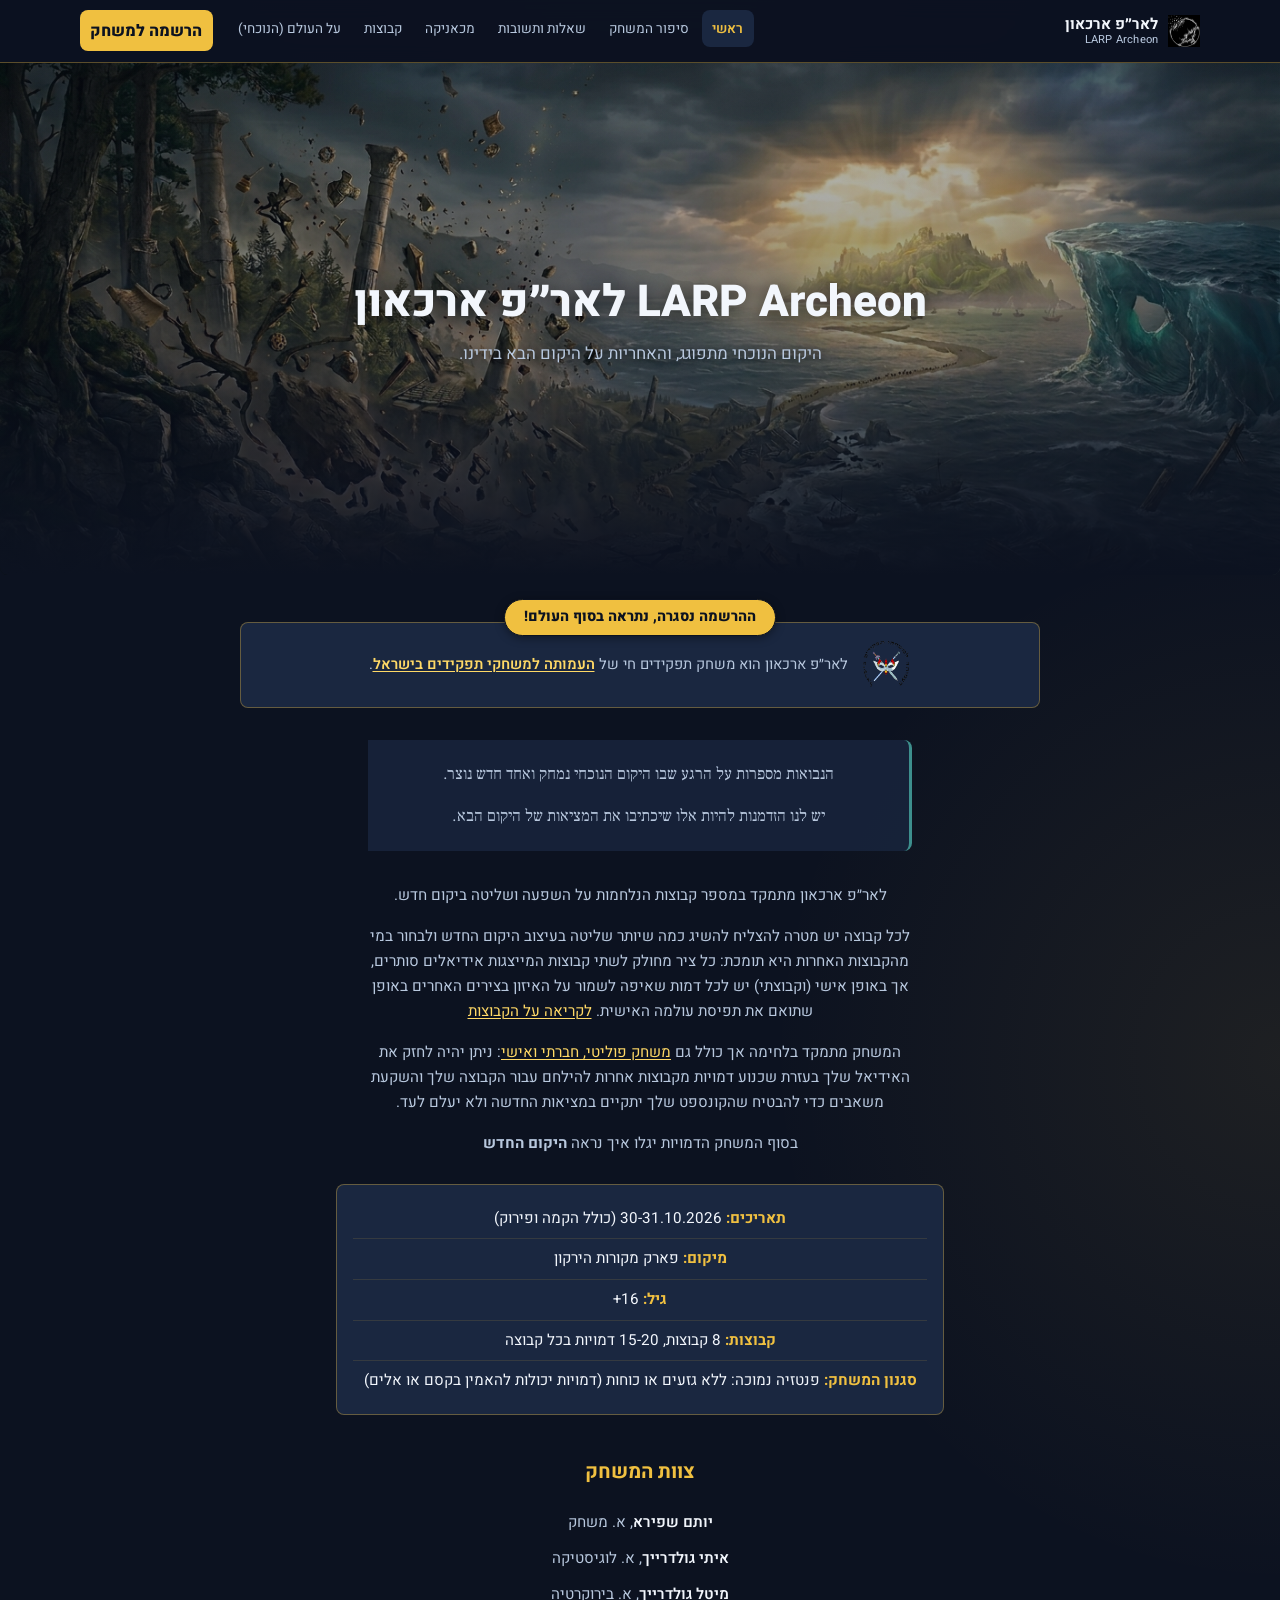
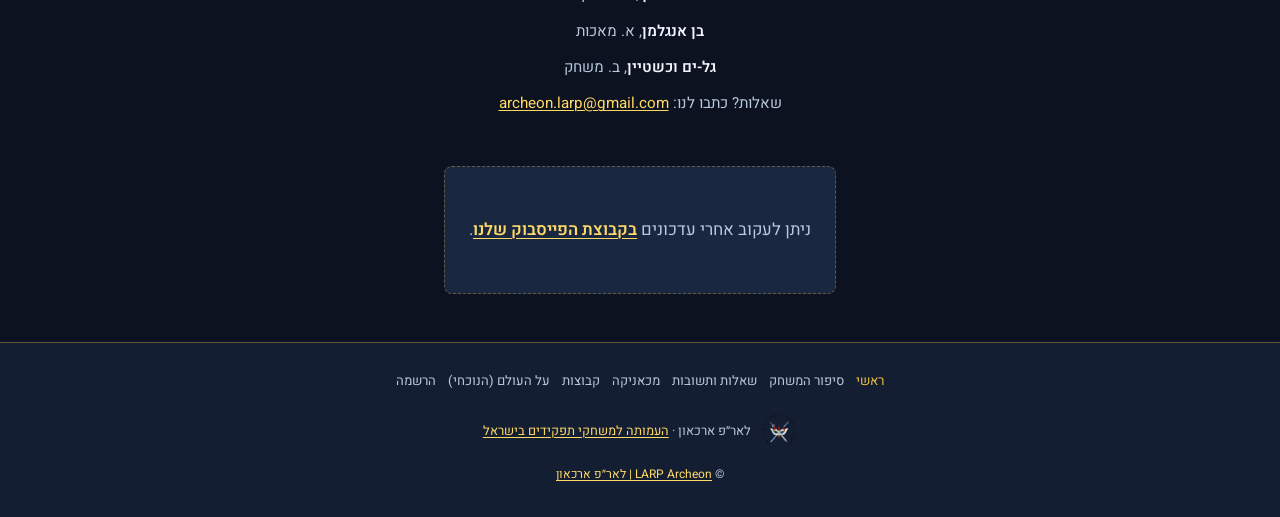
==== commit f73c3eb7: "FINAL VERSION AMEN" ====
--- a/index.html
+++ b/index.html
@@ -65,7 +65,7 @@
 
       <div style="text-align: center; margin-bottom: -0.85rem; position: relative; z-index: 10;">
         <a href="registration.html" style="display: inline-block; background: var(--gold); color: var(--bg-deep); padding: 0.35rem 1.2rem; border-radius: 20px; font-weight: 800; text-decoration: none; font-size: 0.9rem; box-shadow: 0 2px 10px rgba(0,0,0,0.4); border: 1px solid var(--bg-deep);">
-          ההרשמה נפתחה! לחצו כאן
+          ההרשמה נסגרה, נתראה בסוף העולם!
         </a>
       </div>
 
